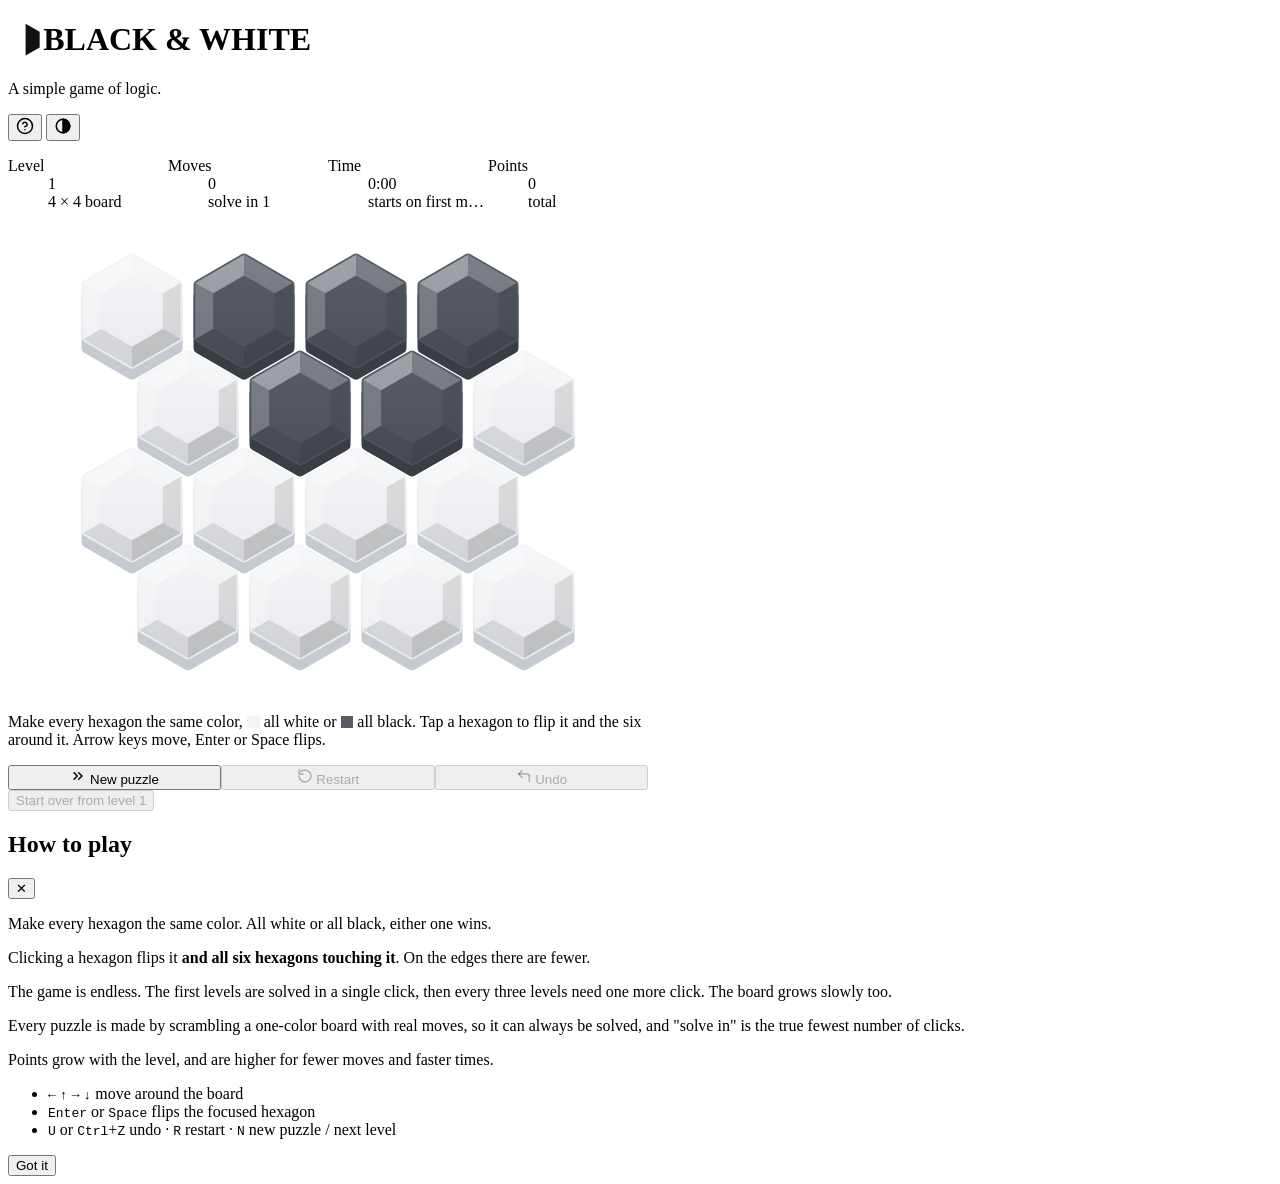
==== index.html @ 6b0bbc52 "Black & White: hexagonal flip puzzle with endless levels A Lights Out-style logic game on a hexagona" ====
<!doctype html>
<html lang="en">
<head>
    <meta charset="utf-8">
    <meta name="viewport" content="width=device-width, initial-scale=1, viewport-fit=cover">
    <title>Black &amp; White</title>
    <meta name="description" content="Black & White: a simple game of logic. Flip hexagons until the whole board is one color.">
    <link rel="icon" href="data:image/svg+xml,%3Csvg xmlns='http://www.w3.org/2000/svg' viewBox='0 0 20 20'%3E%3Cpolygon points='10,1 18,5.5 18,14.5 10,19 2,14.5 2,5.5' fill='%23fff' stroke='%23111' stroke-width='1.5'/%3E%3Cpolygon points='10,1 18,5.5 18,14.5 10,19' fill='%23111'/%3E%3C/svg%3E">
    <link rel="stylesheet" href="https://koraytugay.github.io/kt-styles/dist/kt.min.css">
    <link rel="stylesheet" href="styles.css">
    <script>
        // Apply the saved (or system) theme before first paint to avoid a flash.
        (function () {
            var theme = null;
            try { theme = localStorage.getItem('bw-theme'); } catch (e) { /* storage unavailable */ }
            if (!theme && window.matchMedia && window.matchMedia('(prefers-color-scheme: dark)').matches) theme = 'dark';
            if (theme === 'dark') document.documentElement.setAttribute('data-theme', 'dark');
        })();
    </script>
</head>
<body>
<div class="kt-container game-container">

    <header class="kt-split game-header">
        <div class="kt-page-header kt-page-header--left kt-m-0">
            <h1 class="kt-page-title game-title">
                <svg class="game-logo" viewBox="0 0 20 20" aria-hidden="true" focusable="false">
                    <polygon class="game-logo__light" points="10,1 18,5.5 18,14.5 10,19 2,14.5 2,5.5"/>
                    <polygon class="game-logo__dark" points="10,1 18,5.5 18,14.5 10,19"/>
                </svg>
                BLACK &amp; WHITE
            </h1>
            <p class="kt-page-subtitle">A simple game of logic.</p>
        </div>
        <div class="kt-cluster">
            <button type="button" class="kt-btn kt-btn--ghost kt-btn--icon kt-btn--lg" id="help-button" aria-label="How to play" aria-haspopup="dialog">
                <svg width="18" height="18" viewBox="0 0 24 24" fill="none" stroke="currentColor" stroke-width="2" stroke-linecap="round" stroke-linejoin="round" aria-hidden="true"><circle cx="12" cy="12" r="10"/><path d="M9.1 9a3 3 0 0 1 5.8 1c0 2-3 3-3 3"/><line x1="12" y1="17" x2="12.01" y2="17"/></svg>
            </button>
            <button type="button" class="kt-btn kt-btn--ghost kt-btn--icon kt-btn--lg" id="theme-button" aria-label="Switch to dark theme">
                <svg width="18" height="18" viewBox="0 0 24 24" fill="none" stroke="currentColor" stroke-width="2" stroke-linecap="round" stroke-linejoin="round" aria-hidden="true"><circle cx="12" cy="12" r="9"/><path d="M12 3a9 9 0 0 1 0 18z" fill="currentColor"/></svg>
            </button>
        </div>
    </header>

    <main class="kt-card game">
        <!-- Game information -->
        <section class="kt-card__header" aria-label="Game information">
            <dl class="game-stats">
                <div class="kt-stat kt-stat--inset">
                    <dt class="kt-stat__label">Level</dt>
                    <dd class="kt-stat__value" id="stat-level">1</dd>
                    <dd class="kt-stat__sub" id="stat-total">4 × 4 board</dd>
                </div>
                <div class="kt-stat kt-stat--inset">
                    <dt class="kt-stat__label">Moves</dt>
                    <dd class="kt-stat__value" id="stat-moves">0</dd>
                    <dd class="kt-stat__sub" id="stat-par">solve in –</dd>
                </div>
                <div class="kt-stat kt-stat--inset">
                    <dt class="kt-stat__label">Time</dt>
                    <dd class="kt-stat__value" id="stat-time">0:00</dd>
                    <dd class="kt-stat__sub" id="stat-timer-state">starts on first move</dd>
                </div>
                <div class="kt-stat kt-stat--inset">
                    <dt class="kt-stat__label">Points</dt>
                    <dd class="kt-stat__value" id="stat-points">0</dd>
                    <dd class="kt-stat__sub">total</dd>
                </div>
            </dl>
        </section>

        <!-- Game board -->
        <section class="kt-card__body game-board-wrap" aria-label="Board">
            <svg class="game-board" id="board" role="grid" aria-label="Puzzle board" aria-describedby="board-help" xmlns="http://www.w3.org/2000/svg"></svg>
            <div class="game-result" id="result" role="status" hidden>
                <div class="kt-alert kt-alert--success kt-alert--center">
                    <span class="kt-alert__title" id="result-title">Level solved</span>
                    <div class="kt-cluster game-result__chips">
                        <span class="kt-chip">Moves <strong id="result-moves">0</strong> <span class="kt-chip__meta" id="result-par"></span></span>
                        <span class="kt-chip">Time <strong id="result-time">0:00</strong></span>
                        <span class="kt-chip">Points <strong id="result-points">+0</strong></span>
                        <span class="kt-badge kt-badge--soft-success" id="result-perfect" hidden>Perfect</span>
                    </div>
                    <p class="kt-caption kt-mt-2" id="result-next"></p>
                </div>
            </div>
            <p class="kt-caption kt-align-center game-board-help" id="board-help">
                Make every hexagon the same color, <span class="game-swatch" aria-hidden="true"></span> all white or <span class="game-swatch game-swatch--black" aria-hidden="true"></span> all black.
                Tap a hexagon to flip it and the six around it.
                <span class="game-only-keyboard">Arrow keys move, Enter or Space flips.</span>
            </p>
        </section>

        <!-- Game controls -->
        <section class="kt-card__footer game-controls" aria-label="Game controls">
            <div class="kt-stack">
                <div class="game-actions">
                    <button type="button" class="kt-btn kt-btn--primary kt-btn--lg" id="new-game-button" aria-keyshortcuts="N">
                        <svg width="16" height="16" viewBox="0 0 24 24" fill="none" stroke="currentColor" stroke-width="2.2" stroke-linecap="round" stroke-linejoin="round" aria-hidden="true"><polyline points="13 17 18 12 13 7"/><polyline points="6 17 11 12 6 7"/></svg>
                        <span id="new-game-label">New puzzle</span>
                    </button>
                    <button type="button" class="kt-btn kt-btn--lg" id="restart-button" aria-keyshortcuts="R">
                        <svg width="16" height="16" viewBox="0 0 24 24" fill="none" stroke="currentColor" stroke-width="2.2" stroke-linecap="round" stroke-linejoin="round" aria-hidden="true"><path d="M3 12a9 9 0 1 0 3-6.7"/><polyline points="3 3 3 9 9 9"/></svg>
                        Restart
                    </button>
                    <button type="button" class="kt-btn kt-btn--lg" id="undo-button" aria-keyshortcuts="Control+Z Meta+Z U">
                        <svg width="16" height="16" viewBox="0 0 24 24" fill="none" stroke="currentColor" stroke-width="2.2" stroke-linecap="round" stroke-linejoin="round" aria-hidden="true"><polyline points="9 14 4 9 9 4"/><path d="M20 20v-7a4 4 0 0 0-4-4H4"/></svg>
                        Undo
                    </button>
                </div>
                <div class="kt-split game-settings">
                    <button type="button" class="kt-btn kt-btn--ghost kt-btn--lg" id="reset-button">Start over from level 1</button>
                </div>
            </div>
        </section>
    </main>

    <!-- Screen reader announcements -->
    <div class="game-sr-only" id="announcer" aria-live="polite" aria-atomic="true"></div>
</div>

<!-- How to play -->
<div class="kt-modal kt-modal--sm" id="help-modal" role="dialog" aria-modal="true" aria-labelledby="help-title" aria-hidden="true">
    <div class="kt-modal__dialog">
        <div class="kt-modal__header">
            <h2 class="kt-modal__title" id="help-title">How to play</h2>
            <button type="button" class="kt-btn kt-btn--ghost kt-btn--icon kt-modal__close" data-close-modal aria-label="Close">✕</button>
        </div>
        <div class="kt-modal__body kt-stack">
            <p>Make every hexagon the same color. All white or all black, either one wins.</p>
            <p>Clicking a hexagon flips it <strong>and all six hexagons touching it</strong>. On the edges there are fewer.</p>
            <p>The game is endless. The first levels are solved in a single click, then every three levels need one more click. The board grows slowly too.</p>
            <p>Every puzzle is made by scrambling a one-color board with real moves, so it can always be solved, and "solve in" is the true fewest number of clicks.</p>
            <p>Points grow with the level, and are higher for fewer moves and faster times.</p>
            <ul class="kt-list kt-text-secondary">
                <li><kbd>←</kbd> <kbd>↑</kbd> <kbd>→</kbd> <kbd>↓</kbd> move around the board</li>
                <li><kbd>Enter</kbd> or <kbd>Space</kbd> flips the focused hexagon</li>
                <li><kbd>U</kbd> or <kbd>Ctrl</kbd>+<kbd>Z</kbd> undo · <kbd>R</kbd> restart · <kbd>N</kbd> new puzzle / next level</li>
            </ul>
        </div>
        <div class="kt-modal__footer">
            <button type="button" class="kt-btn kt-btn--primary kt-btn--lg" data-close-modal>Got it</button>
        </div>
    </div>
</div>

<script src="game.js"></script>
</body>
</html>
---- styles.css ----
/* ==========================================================================
   Black & White — game-specific styles.
   Everything else comes from kt-styles. Layout glue uses kt tokens only.

   The one exception to "tokens only": the two cell colors. They are the
   game's pieces, not interface chrome, so they must stay literally black and
   white in both themes (kt's --kt-text / --kt-surface swap in dark mode).
   ========================================================================== */

:root {
    --game-white: #ffffff;
    --game-black: #111111;

    /* Pieces: a soft off-white and a slate gray (not pure white / black),
       each with a barely-there shading and a slightly darker edge */
    --piece-light-top: #f3f4f6;
    --piece-light-bottom: #e9ebee;
    --piece-light-edge: #c5c9d0;
    --piece-dark-top: #575c65;
    --piece-dark-bottom: #4d525a;
    --piece-dark-edge: #393d44;
    --game-flip-duration: 180ms;
}

/* ---------- Page layout ---------- */
.game-container {
    max-width: 640px;
}

.game-header {
    margin-bottom: var(--kt-space-3);
    flex-wrap: nowrap;
}
.game-header > .kt-cluster { flex-wrap: nowrap; flex: none; }

/* Icons inside buttons keep their size when the button is narrow */
.kt-btn svg { flex: none; }

.game-title {
    display: flex;
    align-items: center;
    gap: var(--kt-space-2);
    letter-spacing: var(--kt-tracking-caps);
}

.game-logo {
    width: 1.1em;
    height: 1.1em;
    flex: none;
}
.game-logo__dark  { fill: var(--game-black); stroke: var(--kt-text); stroke-width: 1.5; stroke-linejoin: round; }
.game-logo__light { fill: var(--game-white); stroke: var(--kt-text); stroke-width: 1.5; stroke-linejoin: round; }

/* ---------- Game information ---------- */
.game-stats {
    flex: 1 1 auto;
    display: grid;
    grid-template-columns: repeat(4, minmax(0, 1fr));
    gap: var(--kt-space-2);
}

.game-stats .kt-stat__sub {
    white-space: nowrap;
    overflow: hidden;
    text-overflow: ellipsis;
    max-width: 100%;
}

.game-swatch {
    display: inline-block;
    width: 0.8em;
    height: 0.8em;
    flex: none;
    border-radius: var(--kt-radius-sm);
    border: 1px solid var(--kt-border-strong);
    background: var(--game-white);
    transition: background-color var(--kt-transition);
}
.game-swatch { background: var(--piece-light-top); border-color: var(--piece-light-edge); }
.game-swatch.is-black,
.game-swatch--black { background: var(--piece-dark-top); border-color: var(--piece-dark-edge); }

.game-board-help .game-swatch { vertical-align: -0.1em; }

/* ---------- Board ----------
   An SVG tray of hexagonal pieces drawn by game.js. Each .game-cell is:
     .game-edge   the piece's thickness, a hexagon peeking out below the top
     .game-top    the top face (.game-face) and the flip-preview dot (.game-dot)
   ------------------------------------------------------------------------- */
.game-board-wrap {
    display: flex;
    flex-direction: column;
    align-items: center;
    gap: var(--kt-space-3);
}

.game-board {
    display: block;
    width: 100%;
    max-width: 600px;
    height: auto;
    max-height: max(280px, 100svh - 430px);
    padding: var(--kt-space-3);
    /* A neutral tray between the two piece colors, so neither looks like an empty slot */
    background: color-mix(in srgb, var(--kt-border) 85%, var(--kt-surface));
    border-radius: var(--kt-radius-xl);
    overflow: visible;
    touch-action: manipulation;
    user-select: none;
    -webkit-user-select: none;
}
:root[data-theme="dark"] .game-board {
    background: color-mix(in srgb, var(--kt-border) 60%, var(--kt-surface));
}

.game-stop--light-top    { stop-color: var(--piece-light-top); }
.game-stop--light-bottom { stop-color: var(--piece-light-bottom); }
.game-stop--dark-top     { stop-color: var(--piece-dark-top); }
.game-stop--dark-bottom  { stop-color: var(--piece-dark-bottom); }

.game-cell {
    cursor: pointer;
    outline: none;
    transform-box: fill-box;
    transform-origin: center;
    -webkit-tap-highlight-color: transparent;
}

/* Same-color strokes with round joins give the hexagons soft corners */
.game-face,
.game-edge {
    stroke-width: 1.6;
    stroke-linejoin: round;
    /* The color swaps at the midpoint of the flip, while the piece is edge-on */
    transition: fill 0s linear calc(var(--game-flip-duration) / 2),
                stroke 0s linear calc(var(--game-flip-duration) / 2);
}
.game-face { fill: url(#bw-face-light); stroke: url(#bw-face-light); }
.game-edge { fill: var(--piece-light-edge); stroke: var(--piece-light-edge); }
.game-cell.is-black .game-face { fill: url(#bw-face-dark); stroke: url(#bw-face-dark); }
.game-cell.is-black .game-edge { fill: var(--piece-dark-edge); stroke: var(--piece-dark-edge); }

/* Bevel: six sloped facets around the flat top, lit from the upper left.
   They are translucent white / black over the face, so they work on both colors. */
.game-facet { pointer-events: none; stroke: none; }
.game-facet--lit   { fill: var(--game-white); fill-opacity: calc(var(--facet) * 0.42); }
.game-facet--shade { fill: var(--game-black); fill-opacity: calc(var(--facet) * 0.2); }

/* Lift: the top face rises, showing more of the edge underneath */
.game-top {
    transition: transform 160ms cubic-bezier(0.34, 1.56, 0.64, 1);
}

/* Flip: the whole piece turns over like a coin.
   Two identical animations: alternating between them restarts it without a reflow. */
.game-cell.flip-a { animation: game-flip-a var(--game-flip-duration) ease-in-out; }
.game-cell.flip-b { animation: game-flip-b var(--game-flip-duration) ease-in-out; }
@keyframes game-flip-a { 50% { transform: scaleX(0.04); } }
@keyframes game-flip-b { 50% { transform: scaleX(0.04); } }

/* ---------- Preview (mouse hover, keyboard focus, finger down) ----------
   The pieces a click would flip rise together and show a small blue dot;
   the piece you are about to click rises the highest. */
.game-dot {
    fill: var(--kt-info);
    transform-box: fill-box;
    transform-origin: center;
    transform: scale(0);
    pointer-events: none;
    transition: transform 140ms ease;
}
.game-cell.is-preview .game-top        { transform: translateY(-1.4px); }
.game-cell.is-preview-center .game-top { transform: translateY(-2.6px); }
.game-cell.is-preview .game-dot,
.game-cell.is-preview-center .game-dot { transform: scale(1); }

/* Press: the piece is pushed down into the tray */
.game-cell:active .game-top,
.game-cell.is-preview-center:active .game-top {
    transform: translateY(0.9px);
    transition-duration: 60ms;
}

.game-cell:focus-visible { box-shadow: none; }

/* ---------- New level: pieces drop in from the middle outwards ---------- */
.game-board.is-entering .game-top {
    animation: game-enter 360ms cubic-bezier(0.34, 1.4, 0.64, 1) both;
    animation-delay: calc(var(--enter, 0) * 35ms);
}
.game-board.is-entering .game-edge {
    animation: game-enter-edge 360ms ease both;
    animation-delay: calc(var(--enter, 0) * 35ms);
}
@keyframes game-enter {
    from { transform: translateY(-6px); opacity: 0; }
}
@keyframes game-enter-edge {
    from { opacity: 0; }
}

/* ---------- Solved: the pieces hop in a wave from the winning move ---------- */
.game-board.is-solved .game-cell { cursor: default; }
.game-board.is-celebrating .game-top {
    animation: game-hop 420ms cubic-bezier(0.34, 1.4, 0.64, 1) both;
    animation-delay: calc(var(--wave, 0) * 45ms);
}
@keyframes game-hop {
    40% { transform: translateY(-3.5px); }
    100% { transform: none; }
}

/* ---------- Result line (replaces the caption under the board) ---------- */
.game-result {
    width: 100%;
    max-width: 600px;
    opacity: 0;
    transform: translateY(var(--kt-space-2));
    transition: opacity var(--kt-transition), transform var(--kt-transition);
}
.game-result.is-visible {
    opacity: 1;
    transform: none;
}
.game-result__chips {
    justify-content: center;
    margin-top: var(--kt-space-2);
}

/* ---------- Controls ---------- */
.game-controls {
    padding-top: var(--kt-space-4);
    padding-bottom: var(--kt-space-4);
}

.game-actions {
    display: grid;
    grid-template-columns: repeat(3, minmax(0, 1fr));
    gap: var(--kt-space-2);
}

.game-settings { justify-content: center; }

/* ---------- Helpers ---------- */
.game-sr-only {
    position: absolute;
    width: 1px;
    height: 1px;
    margin: -1px;
    padding: 0;
    overflow: hidden;
    clip: rect(0 0 0 0);
    white-space: nowrap;
    border: 0;
}

@media (hover: none) {
    .game-only-keyboard { display: none; }
}

/* ---------- Small screens ---------- */
@media (max-width: 520px) {
    .kt-page-header .game-title { font-size: var(--kt-fs-lg); white-space: nowrap; }
    .game-stats { grid-template-columns: repeat(2, minmax(0, 1fr)); }
    .game-board-wrap { padding-left: var(--kt-space-2); padding-right: var(--kt-space-2); }
    .game-board { padding: var(--kt-space-2); }
}

@media (prefers-reduced-motion: reduce) {
    .game-face,
    .game-edge { transition: fill var(--kt-transition-fast), stroke var(--kt-transition-fast); }
    .game-cell.flip-a,
    .game-cell.flip-b,
    .game-board.is-entering .game-top,
    .game-board.is-entering .game-edge,
    .game-board.is-celebrating .game-top { animation: none; }
    .game-top,
    .game-result { transition: none; }
}
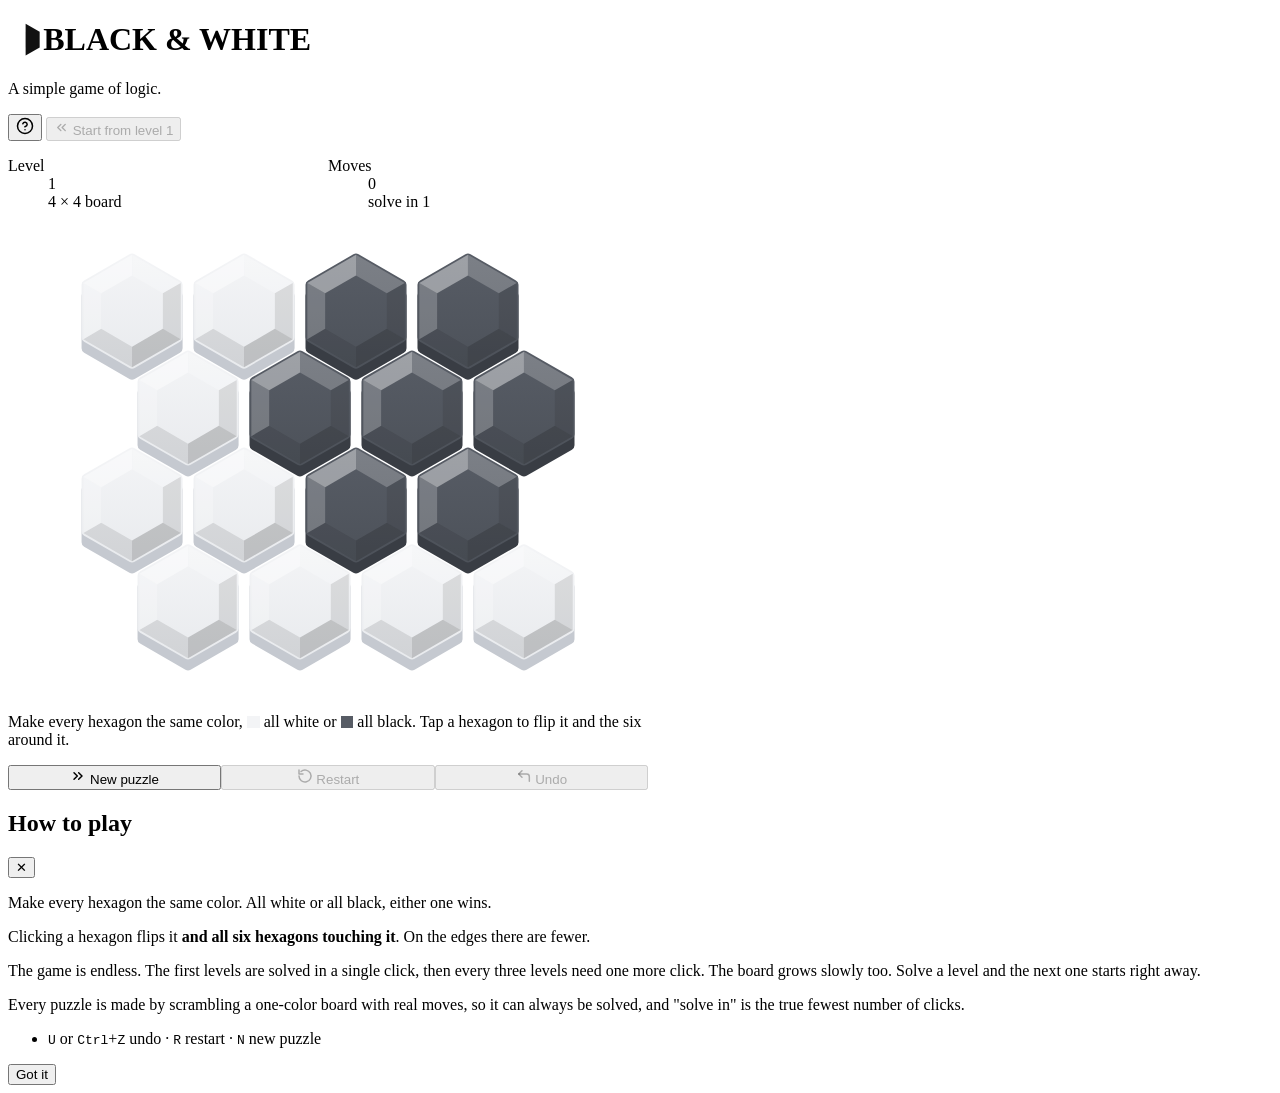
==== commit a607d49a: "Simplify the UI and move straight on to the next level - Solving a level now plays the hop wave and " ====
--- a/index.html
+++ b/index.html
@@ -9,13 +9,10 @@
     <link rel="stylesheet" href="https://koraytugay.github.io/kt-styles/dist/kt.min.css">
     <link rel="stylesheet" href="styles.css">
     <script>
-        // Apply the saved (or system) theme before first paint to avoid a flash.
-        (function () {
-            var theme = null;
-            try { theme = localStorage.getItem('bw-theme'); } catch (e) { /* storage unavailable */ }
-            if (!theme && window.matchMedia && window.matchMedia('(prefers-color-scheme: dark)').matches) theme = 'dark';
-            if (theme === 'dark') document.documentElement.setAttribute('data-theme', 'dark');
-        })();
+        // Follow the device's light / dark setting (set before first paint to avoid a flash).
+        if (window.matchMedia && window.matchMedia('(prefers-color-scheme: dark)').matches) {
+            document.documentElement.setAttribute('data-theme', 'dark');
+        }
     </script>
 </head>
 <body>
@@ -36,8 +33,9 @@
             <button type="button" class="kt-btn kt-btn--ghost kt-btn--icon kt-btn--lg" id="help-button" aria-label="How to play" aria-haspopup="dialog">
                 <svg width="18" height="18" viewBox="0 0 24 24" fill="none" stroke="currentColor" stroke-width="2" stroke-linecap="round" stroke-linejoin="round" aria-hidden="true"><circle cx="12" cy="12" r="10"/><path d="M9.1 9a3 3 0 0 1 5.8 1c0 2-3 3-3 3"/><line x1="12" y1="17" x2="12.01" y2="17"/></svg>
             </button>
-            <button type="button" class="kt-btn kt-btn--ghost kt-btn--icon kt-btn--lg" id="theme-button" aria-label="Switch to dark theme">
-                <svg width="18" height="18" viewBox="0 0 24 24" fill="none" stroke="currentColor" stroke-width="2" stroke-linecap="round" stroke-linejoin="round" aria-hidden="true"><circle cx="12" cy="12" r="9"/><path d="M12 3a9 9 0 0 1 0 18z" fill="currentColor"/></svg>
+            <button type="button" class="kt-btn" id="reset-button" aria-label="Start from level 1" title="Start from level 1">
+                <svg width="15" height="15" viewBox="0 0 24 24" fill="none" stroke="currentColor" stroke-width="2.2" stroke-linecap="round" stroke-linejoin="round" aria-hidden="true"><polyline points="11 17 6 12 11 7"/><polyline points="18 17 13 12 18 7"/></svg>
+                <span>Start from level 1</span>
             </button>
         </div>
     </header>
@@ -56,38 +54,15 @@
                     <dd class="kt-stat__value" id="stat-moves">0</dd>
                     <dd class="kt-stat__sub" id="stat-par">solve in –</dd>
                 </div>
-                <div class="kt-stat kt-stat--inset">
-                    <dt class="kt-stat__label">Time</dt>
-                    <dd class="kt-stat__value" id="stat-time">0:00</dd>
-                    <dd class="kt-stat__sub" id="stat-timer-state">starts on first move</dd>
-                </div>
-                <div class="kt-stat kt-stat--inset">
-                    <dt class="kt-stat__label">Points</dt>
-                    <dd class="kt-stat__value" id="stat-points">0</dd>
-                    <dd class="kt-stat__sub">total</dd>
-                </div>
             </dl>
         </section>
 
         <!-- Game board -->
         <section class="kt-card__body game-board-wrap" aria-label="Board">
             <svg class="game-board" id="board" role="grid" aria-label="Puzzle board" aria-describedby="board-help" xmlns="http://www.w3.org/2000/svg"></svg>
-            <div class="game-result" id="result" role="status" hidden>
-                <div class="kt-alert kt-alert--success kt-alert--center">
-                    <span class="kt-alert__title" id="result-title">Level solved</span>
-                    <div class="kt-cluster game-result__chips">
-                        <span class="kt-chip">Moves <strong id="result-moves">0</strong> <span class="kt-chip__meta" id="result-par"></span></span>
-                        <span class="kt-chip">Time <strong id="result-time">0:00</strong></span>
-                        <span class="kt-chip">Points <strong id="result-points">+0</strong></span>
-                        <span class="kt-badge kt-badge--soft-success" id="result-perfect" hidden>Perfect</span>
-                    </div>
-                    <p class="kt-caption kt-mt-2" id="result-next"></p>
-                </div>
-            </div>
             <p class="kt-caption kt-align-center game-board-help" id="board-help">
                 Make every hexagon the same color, <span class="game-swatch" aria-hidden="true"></span> all white or <span class="game-swatch game-swatch--black" aria-hidden="true"></span> all black.
                 Tap a hexagon to flip it and the six around it.
-                <span class="game-only-keyboard">Arrow keys move, Enter or Space flips.</span>
             </p>
         </section>
 
@@ -97,7 +72,7 @@
                 <div class="game-actions">
                     <button type="button" class="kt-btn kt-btn--primary kt-btn--lg" id="new-game-button" aria-keyshortcuts="N">
                         <svg width="16" height="16" viewBox="0 0 24 24" fill="none" stroke="currentColor" stroke-width="2.2" stroke-linecap="round" stroke-linejoin="round" aria-hidden="true"><polyline points="13 17 18 12 13 7"/><polyline points="6 17 11 12 6 7"/></svg>
-                        <span id="new-game-label">New puzzle</span>
+                        New puzzle
                     </button>
                     <button type="button" class="kt-btn kt-btn--lg" id="restart-button" aria-keyshortcuts="R">
                         <svg width="16" height="16" viewBox="0 0 24 24" fill="none" stroke="currentColor" stroke-width="2.2" stroke-linecap="round" stroke-linejoin="round" aria-hidden="true"><path d="M3 12a9 9 0 1 0 3-6.7"/><polyline points="3 3 3 9 9 9"/></svg>
@@ -107,9 +82,6 @@
                         <svg width="16" height="16" viewBox="0 0 24 24" fill="none" stroke="currentColor" stroke-width="2.2" stroke-linecap="round" stroke-linejoin="round" aria-hidden="true"><polyline points="9 14 4 9 9 4"/><path d="M20 20v-7a4 4 0 0 0-4-4H4"/></svg>
                         Undo
                     </button>
-                </div>
-                <div class="kt-split game-settings">
-                    <button type="button" class="kt-btn kt-btn--ghost kt-btn--lg" id="reset-button">Start over from level 1</button>
                 </div>
             </div>
         </section>
@@ -129,13 +101,10 @@
         <div class="kt-modal__body kt-stack">
             <p>Make every hexagon the same color. All white or all black, either one wins.</p>
             <p>Clicking a hexagon flips it <strong>and all six hexagons touching it</strong>. On the edges there are fewer.</p>
-            <p>The game is endless. The first levels are solved in a single click, then every three levels need one more click. The board grows slowly too.</p>
+            <p>The game is endless. The first levels are solved in a single click, then every three levels need one more click. The board grows slowly too. Solve a level and the next one starts right away.</p>
             <p>Every puzzle is made by scrambling a one-color board with real moves, so it can always be solved, and "solve in" is the true fewest number of clicks.</p>
-            <p>Points grow with the level, and are higher for fewer moves and faster times.</p>
             <ul class="kt-list kt-text-secondary">
-                <li><kbd>←</kbd> <kbd>↑</kbd> <kbd>→</kbd> <kbd>↓</kbd> move around the board</li>
-                <li><kbd>Enter</kbd> or <kbd>Space</kbd> flips the focused hexagon</li>
-                <li><kbd>U</kbd> or <kbd>Ctrl</kbd>+<kbd>Z</kbd> undo · <kbd>R</kbd> restart · <kbd>N</kbd> new puzzle / next level</li>
+                <li><kbd>U</kbd> or <kbd>Ctrl</kbd>+<kbd>Z</kbd> undo · <kbd>R</kbd> restart · <kbd>N</kbd> new puzzle</li>
             </ul>
         </div>
         <div class="kt-modal__footer">
--- a/styles.css
+++ b/styles.css
@@ -55,7 +55,7 @@
 .game-stats {
     flex: 1 1 auto;
     display: grid;
-    grid-template-columns: repeat(4, minmax(0, 1fr));
+    grid-template-columns: repeat(2, minmax(0, 1fr));
     gap: var(--kt-space-2);
 }
 
@@ -210,23 +210,6 @@
     100% { transform: none; }
 }
 
-/* ---------- Result line (replaces the caption under the board) ---------- */
-.game-result {
-    width: 100%;
-    max-width: 600px;
-    opacity: 0;
-    transform: translateY(var(--kt-space-2));
-    transition: opacity var(--kt-transition), transform var(--kt-transition);
-}
-.game-result.is-visible {
-    opacity: 1;
-    transform: none;
-}
-.game-result__chips {
-    justify-content: center;
-    margin-top: var(--kt-space-2);
-}
-
 /* ---------- Controls ---------- */
 .game-controls {
     padding-top: var(--kt-space-4);
@@ -239,7 +222,7 @@
     gap: var(--kt-space-2);
 }
 
-.game-settings { justify-content: center; }
+
 
 /* ---------- Helpers ---------- */
 .game-sr-only {
@@ -254,16 +237,20 @@
     border: 0;
 }
 
-@media (hover: none) {
-    .game-only-keyboard { display: none; }
-}
 
 /* ---------- Small screens ---------- */
 @media (max-width: 520px) {
     .kt-page-header .game-title { font-size: var(--kt-fs-lg); white-space: nowrap; }
-    .game-stats { grid-template-columns: repeat(2, minmax(0, 1fr)); }
+    #reset-button > span { display: none; }   /* icon only; the button keeps its aria-label */
+    #reset-button { width: var(--kt-control-h); padding: 0; }
     .game-board-wrap { padding-left: var(--kt-space-2); padding-right: var(--kt-space-2); }
     .game-board { padding: var(--kt-space-2); }
+}
+
+/* Very narrow phones: the three action buttons drop their icons so the labels fit */
+@media (max-width: 380px) {
+    .game-actions .kt-btn { padding: 0 var(--kt-space-2); }
+    .game-actions .kt-btn svg { display: none; }
 }
 
 @media (prefers-reduced-motion: reduce) {
@@ -274,6 +261,5 @@
     .game-board.is-entering .game-top,
     .game-board.is-entering .game-edge,
     .game-board.is-celebrating .game-top { animation: none; }
-    .game-top,
-    .game-result { transition: none; }
-}
+    .game-top { transition: none; }
+}
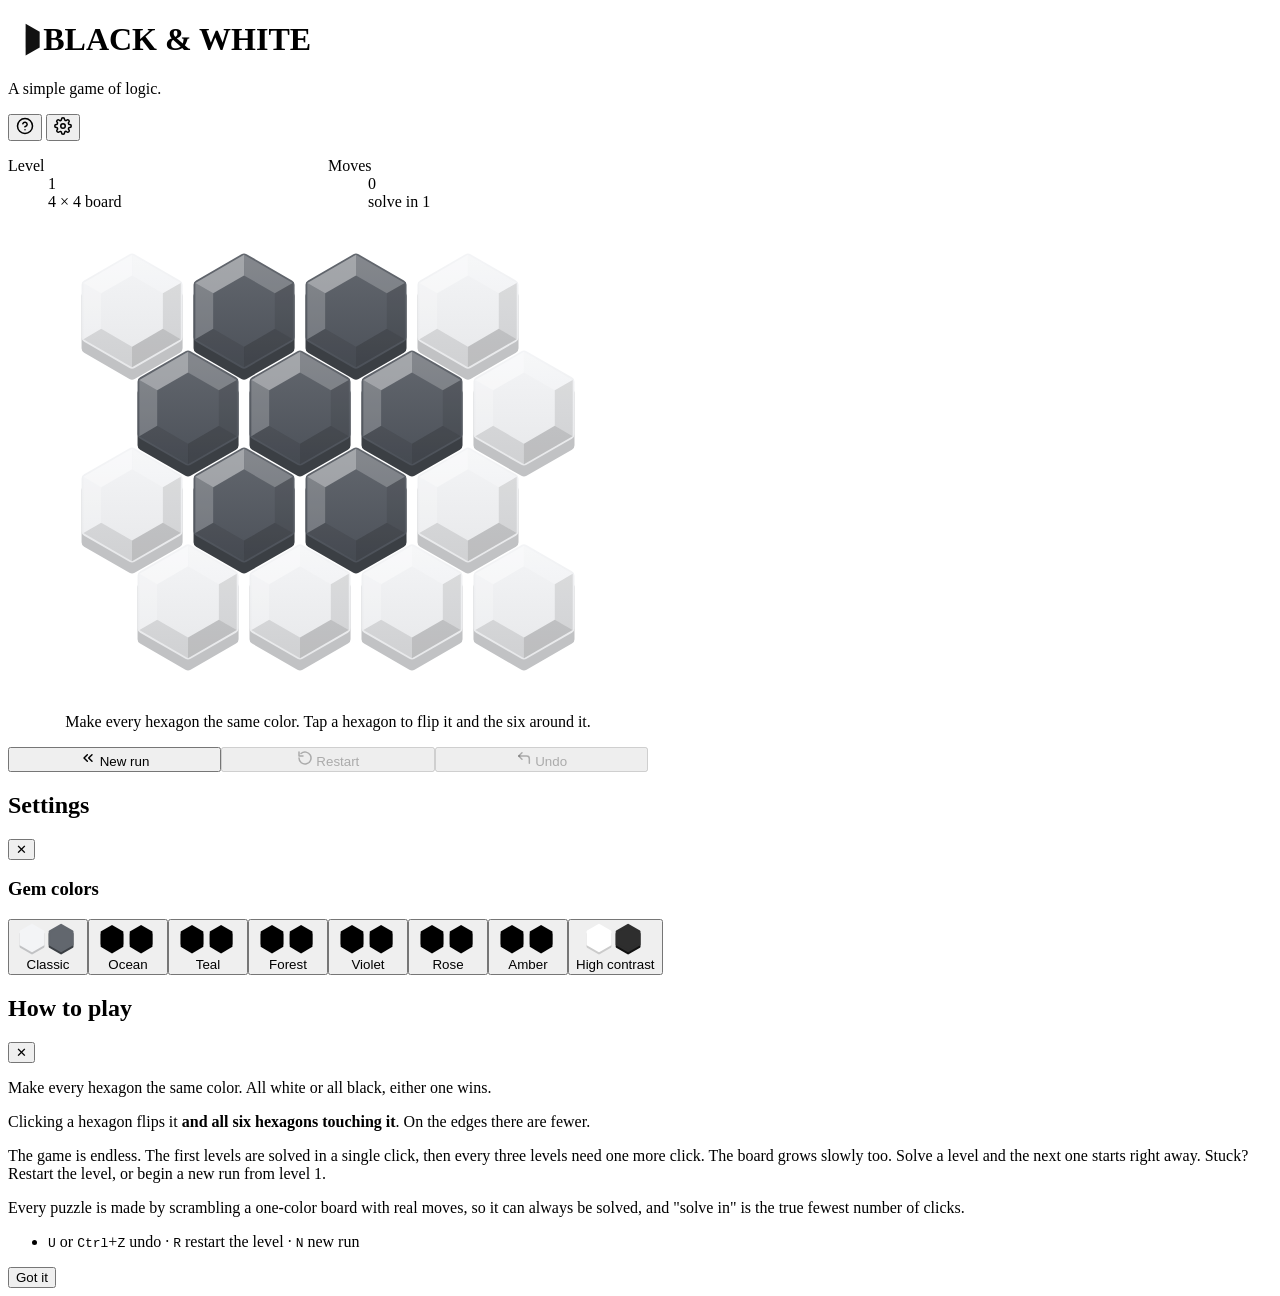
==== commit b7bd0ab1: "New run, gem color schemes in Settings, simpler caption - "New puzzle" is now "New run": it always s" ====
--- a/index.html
+++ b/index.html
@@ -9,10 +9,15 @@
     <link rel="stylesheet" href="https://koraytugay.github.io/kt-styles/dist/kt.min.css">
     <link rel="stylesheet" href="styles.css">
     <script>
-        // Follow the device's light / dark setting (set before first paint to avoid a flash).
+        // Before first paint (avoids a flash): follow the device's light / dark setting,
+        // and apply the saved gem color scheme.
         if (window.matchMedia && window.matchMedia('(prefers-color-scheme: dark)').matches) {
             document.documentElement.setAttribute('data-theme', 'dark');
         }
+        try {
+            var gems = localStorage.getItem('bw-gems');
+            if (gems && /^[a-z-]+$/.test(gems)) document.documentElement.setAttribute('data-gems', gems);
+        } catch (e) { /* storage unavailable */ }
     </script>
 </head>
 <body>
@@ -33,9 +38,8 @@
             <button type="button" class="kt-btn kt-btn--ghost kt-btn--icon kt-btn--lg" id="help-button" aria-label="How to play" aria-haspopup="dialog">
                 <svg width="18" height="18" viewBox="0 0 24 24" fill="none" stroke="currentColor" stroke-width="2" stroke-linecap="round" stroke-linejoin="round" aria-hidden="true"><circle cx="12" cy="12" r="10"/><path d="M9.1 9a3 3 0 0 1 5.8 1c0 2-3 3-3 3"/><line x1="12" y1="17" x2="12.01" y2="17"/></svg>
             </button>
-            <button type="button" class="kt-btn" id="reset-button" aria-label="Start from level 1" title="Start from level 1">
-                <svg width="15" height="15" viewBox="0 0 24 24" fill="none" stroke="currentColor" stroke-width="2.2" stroke-linecap="round" stroke-linejoin="round" aria-hidden="true"><polyline points="11 17 6 12 11 7"/><polyline points="18 17 13 12 18 7"/></svg>
-                <span>Start from level 1</span>
+            <button type="button" class="kt-btn kt-btn--ghost kt-btn--icon kt-btn--lg" id="settings-button" aria-label="Settings" aria-haspopup="dialog">
+                <svg width="18" height="18" viewBox="0 0 24 24" fill="none" stroke="currentColor" stroke-width="2" stroke-linecap="round" stroke-linejoin="round" aria-hidden="true"><circle cx="12" cy="12" r="3"/><path d="M19.4 15a1.65 1.65 0 0 0 .33 1.82l.06.06a2 2 0 1 1-2.83 2.83l-.06-.06a1.65 1.65 0 0 0-1.82-.33 1.65 1.65 0 0 0-1 1.51V21a2 2 0 1 1-4 0v-.09A1.65 1.65 0 0 0 9 19.4a1.65 1.65 0 0 0-1.82.33l-.06.06a2 2 0 1 1-2.83-2.83l.06-.06a1.65 1.65 0 0 0 .33-1.82 1.65 1.65 0 0 0-1.51-1H3a2 2 0 1 1 0-4h.09A1.65 1.65 0 0 0 4.6 9a1.65 1.65 0 0 0-.33-1.82l-.06-.06a2 2 0 1 1 2.83-2.83l.06.06a1.65 1.65 0 0 0 1.82.33H9a1.65 1.65 0 0 0 1-1.51V3a2 2 0 1 1 4 0v.09a1.65 1.65 0 0 0 1 1.51 1.65 1.65 0 0 0 1.82-.33l.06-.06a2 2 0 1 1 2.83 2.83l-.06.06a1.65 1.65 0 0 0-.33 1.82V9a1.65 1.65 0 0 0 1.51 1H21a2 2 0 1 1 0 4h-.09a1.65 1.65 0 0 0-1.51 1z"/></svg>
             </button>
         </div>
     </header>
@@ -61,8 +65,7 @@
         <section class="kt-card__body game-board-wrap" aria-label="Board">
             <svg class="game-board" id="board" role="grid" aria-label="Puzzle board" aria-describedby="board-help" xmlns="http://www.w3.org/2000/svg"></svg>
             <p class="kt-caption kt-align-center game-board-help" id="board-help">
-                Make every hexagon the same color, <span class="game-swatch" aria-hidden="true"></span> all white or <span class="game-swatch game-swatch--black" aria-hidden="true"></span> all black.
-                Tap a hexagon to flip it and the six around it.
+                Make every hexagon the same color. Tap a hexagon to flip it and the six around it.
             </p>
         </section>
 
@@ -71,8 +74,8 @@
             <div class="kt-stack">
                 <div class="game-actions">
                     <button type="button" class="kt-btn kt-btn--primary kt-btn--lg" id="new-game-button" aria-keyshortcuts="N">
-                        <svg width="16" height="16" viewBox="0 0 24 24" fill="none" stroke="currentColor" stroke-width="2.2" stroke-linecap="round" stroke-linejoin="round" aria-hidden="true"><polyline points="13 17 18 12 13 7"/><polyline points="6 17 11 12 6 7"/></svg>
-                        New puzzle
+                        <svg width="16" height="16" viewBox="0 0 24 24" fill="none" stroke="currentColor" stroke-width="2.2" stroke-linecap="round" stroke-linejoin="round" aria-hidden="true"><polyline points="11 17 6 12 11 7"/><polyline points="18 17 13 12 18 7"/></svg>
+                        New run
                     </button>
                     <button type="button" class="kt-btn kt-btn--lg" id="restart-button" aria-keyshortcuts="R">
                         <svg width="16" height="16" viewBox="0 0 24 24" fill="none" stroke="currentColor" stroke-width="2.2" stroke-linecap="round" stroke-linejoin="round" aria-hidden="true"><path d="M3 12a9 9 0 1 0 3-6.7"/><polyline points="3 3 3 9 9 9"/></svg>
@@ -91,6 +94,20 @@
     <div class="game-sr-only" id="announcer" aria-live="polite" aria-atomic="true"></div>
 </div>
 
+<!-- Settings -->
+<div class="kt-modal kt-modal--sm" id="settings-modal" role="dialog" aria-modal="true" aria-labelledby="settings-title" aria-hidden="true">
+    <div class="kt-modal__dialog">
+        <div class="kt-modal__header">
+            <h2 class="kt-modal__title" id="settings-title">Settings</h2>
+            <button type="button" class="kt-btn kt-btn--ghost kt-btn--icon kt-modal__close" data-close-modal aria-label="Close">✕</button>
+        </div>
+        <div class="kt-modal__body kt-stack">
+            <h3 class="kt-eyebrow" id="gem-colors-label">Gem colors</h3>
+            <div class="kt-grid kt-grid--2 game-schemes" role="group" aria-labelledby="gem-colors-label" id="scheme-list" style="--kt-grid-gap: var(--kt-space-2)"></div>
+        </div>
+    </div>
+</div>
+
 <!-- How to play -->
 <div class="kt-modal kt-modal--sm" id="help-modal" role="dialog" aria-modal="true" aria-labelledby="help-title" aria-hidden="true">
     <div class="kt-modal__dialog">
@@ -101,10 +118,10 @@
         <div class="kt-modal__body kt-stack">
             <p>Make every hexagon the same color. All white or all black, either one wins.</p>
             <p>Clicking a hexagon flips it <strong>and all six hexagons touching it</strong>. On the edges there are fewer.</p>
-            <p>The game is endless. The first levels are solved in a single click, then every three levels need one more click. The board grows slowly too. Solve a level and the next one starts right away.</p>
+            <p>The game is endless. The first levels are solved in a single click, then every three levels need one more click. The board grows slowly too. Solve a level and the next one starts right away. Stuck? Restart the level, or begin a new run from level 1.</p>
             <p>Every puzzle is made by scrambling a one-color board with real moves, so it can always be solved, and "solve in" is the true fewest number of clicks.</p>
             <ul class="kt-list kt-text-secondary">
-                <li><kbd>U</kbd> or <kbd>Ctrl</kbd>+<kbd>Z</kbd> undo · <kbd>R</kbd> restart · <kbd>N</kbd> new puzzle</li>
+                <li><kbd>U</kbd> or <kbd>Ctrl</kbd>+<kbd>Z</kbd> undo · <kbd>R</kbd> restart the level · <kbd>N</kbd> new run</li>
             </ul>
         </div>
         <div class="kt-modal__footer">
--- a/styles.css
+++ b/styles.css
@@ -2,25 +2,57 @@
    Black & White — game-specific styles.
    Everything else comes from kt-styles. Layout glue uses kt tokens only.
 
-   The one exception to "tokens only": the two cell colors. They are the
-   game's pieces, not interface chrome, so they must stay literally black and
-   white in both themes (kt's --kt-text / --kt-surface swap in dark mode).
+   The exception to "tokens only" is the gems: they are the game's pieces,
+   not interface chrome, so their colors come from the schemes below and stay
+   the same in light and dark mode (kt's --kt-text / --kt-surface swap).
    ========================================================================== */
 
 :root {
     --game-white: #ffffff;
     --game-black: #111111;
-
-    /* Pieces: a soft off-white and a slate gray (not pure white / black),
-       each with a barely-there shading and a slightly darker edge */
-    --piece-light-top: #f3f4f6;
-    --piece-light-bottom: #e9ebee;
-    --piece-light-edge: #c5c9d0;
-    --piece-dark-top: #575c65;
-    --piece-dark-bottom: #4d525a;
-    --piece-dark-edge: #393d44;
     --game-flip-duration: 180ms;
 }
+
+/* ---------- Gem color schemes ----------
+   A scheme only sets two base colors; every gem shade is derived from them.
+   Chosen in Settings and stored on <html data-gems="…">. The preview gems in the
+   Settings dialog carry their own data-gems, so the shades are worked out per element.
+   Built from kt-styles color tokens where possible. */
+:root,
+[data-gems] {
+    --piece-light-top: var(--gem-light);
+    --piece-light-bottom: color-mix(in srgb, var(--gem-light) 95%, var(--game-black));
+    --piece-light-edge: color-mix(in srgb, var(--gem-light) 78%, var(--game-black));
+    --piece-dark-top: color-mix(in srgb, var(--gem-dark) 88%, var(--game-white));
+    --piece-dark-bottom: var(--gem-dark);
+    --piece-dark-edge: color-mix(in srgb, var(--gem-dark) 70%, var(--game-black));
+}
+:root,
+[data-gems="classic"]  { --gem-dark: #4d525a; --gem-light: #f3f4f6; }   /* slate & porcelain */
+[data-gems="ocean"]    { --gem-dark: color-mix(in srgb, var(--kt-blue) 55%, var(--game-black));   --gem-light: color-mix(in srgb, var(--kt-blue) 14%, var(--game-white)); }
+[data-gems="teal"]     { --gem-dark: color-mix(in srgb, var(--kt-teal) 80%, var(--game-black));   --gem-light: color-mix(in srgb, var(--kt-teal) 13%, var(--game-white)); }
+[data-gems="forest"]   { --gem-dark: color-mix(in srgb, var(--kt-green) 55%, var(--game-black));  --gem-light: color-mix(in srgb, var(--kt-green) 15%, var(--game-white)); }
+[data-gems="violet"]   { --gem-dark: color-mix(in srgb, var(--kt-purple) 65%, var(--game-black)); --gem-light: color-mix(in srgb, var(--kt-purple) 12%, var(--game-white)); }
+[data-gems="rose"]     { --gem-dark: color-mix(in srgb, var(--kt-pink) 62%, var(--game-black));   --gem-light: color-mix(in srgb, var(--kt-pink) 11%, var(--game-white)); }
+[data-gems="amber"]    { --gem-dark: color-mix(in srgb, var(--kt-orange) 48%, var(--game-black)); --gem-light: color-mix(in srgb, var(--kt-gold) 20%, var(--game-white)); }
+[data-gems="contrast"] { --gem-dark: var(--game-black); --gem-light: var(--game-white); }
+
+/* Scheme picker cards (Settings) */
+.game-scheme {
+    display: flex;
+    flex-direction: column;
+    align-items: center;
+    gap: var(--kt-space-2);
+    padding-right: var(--kt-space-8);   /* room for the card's check mark */
+}
+.game-scheme__preview { width: 64px; height: auto; }
+.game-scheme__top,
+.game-scheme__edge { stroke-width: 1.5; stroke-linejoin: round; }
+.game-scheme__top--light  { fill: var(--piece-light-top);  stroke: var(--piece-light-top); }
+.game-scheme__edge--light { fill: var(--piece-light-edge); stroke: var(--piece-light-edge); }
+.game-scheme__top--dark   { fill: var(--piece-dark-top);   stroke: var(--piece-dark-top); }
+.game-scheme__edge--dark  { fill: var(--piece-dark-edge);  stroke: var(--piece-dark-edge); }
+.game-scheme__name { font-weight: var(--kt-weight-bold); }
 
 /* ---------- Page layout ---------- */
 .game-container {
@@ -66,26 +98,11 @@
     max-width: 100%;
 }
 
-.game-swatch {
-    display: inline-block;
-    width: 0.8em;
-    height: 0.8em;
-    flex: none;
-    border-radius: var(--kt-radius-sm);
-    border: 1px solid var(--kt-border-strong);
-    background: var(--game-white);
-    transition: background-color var(--kt-transition);
-}
-.game-swatch { background: var(--piece-light-top); border-color: var(--piece-light-edge); }
-.game-swatch.is-black,
-.game-swatch--black { background: var(--piece-dark-top); border-color: var(--piece-dark-edge); }
-
-.game-board-help .game-swatch { vertical-align: -0.1em; }
 
 /* ---------- Board ----------
    An SVG tray of hexagonal pieces drawn by game.js. Each .game-cell is:
      .game-edge   the piece's thickness, a hexagon peeking out below the top
-     .game-top    the top face (.game-face) and the flip-preview dot (.game-dot)
+     .game-top    the bevelled top face (.game-face + .game-facet)
    ------------------------------------------------------------------------- */
 .game-board-wrap {
     display: flex;
@@ -159,20 +176,10 @@
 @keyframes game-flip-b { 50% { transform: scaleX(0.04); } }
 
 /* ---------- Preview (mouse hover, keyboard focus, finger down) ----------
-   The pieces a click would flip rise together and show a small blue dot;
+   The pieces a click would flip rise together;
    the piece you are about to click rises the highest. */
-.game-dot {
-    fill: var(--kt-info);
-    transform-box: fill-box;
-    transform-origin: center;
-    transform: scale(0);
-    pointer-events: none;
-    transition: transform 140ms ease;
-}
 .game-cell.is-preview .game-top        { transform: translateY(-1.4px); }
 .game-cell.is-preview-center .game-top { transform: translateY(-2.6px); }
-.game-cell.is-preview .game-dot,
-.game-cell.is-preview-center .game-dot { transform: scale(1); }
 
 /* Press: the piece is pushed down into the tray */
 .game-cell:active .game-top,
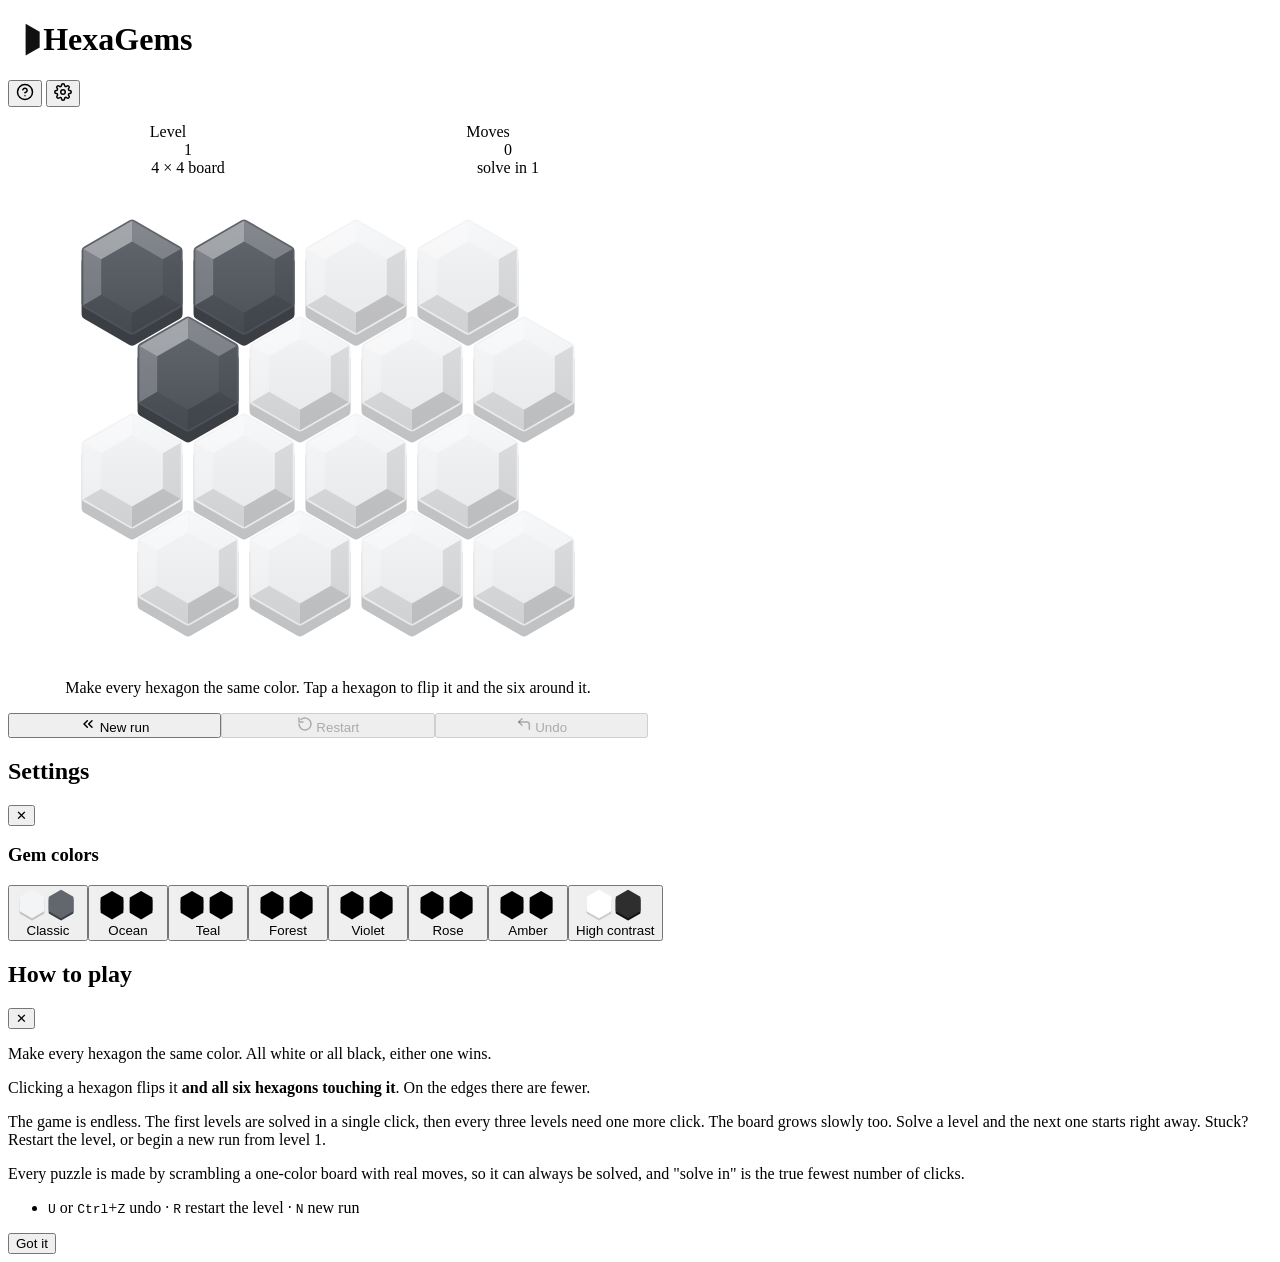
==== commit 555515e4: "Rename to HexaGems, no small text, centered stats - The game is called HexaGems; the "A simple game " ====
--- a/index.html
+++ b/index.html
@@ -3,8 +3,8 @@
 <head>
     <meta charset="utf-8">
     <meta name="viewport" content="width=device-width, initial-scale=1, viewport-fit=cover">
-    <title>Black &amp; White</title>
-    <meta name="description" content="Black & White: a simple game of logic. Flip hexagons until the whole board is one color.">
+    <title>HexaGems</title>
+    <meta name="description" content="HexaGems: flip hexagonal gems until the whole board is one color.">
     <link rel="icon" href="data:image/svg+xml,%3Csvg xmlns='http://www.w3.org/2000/svg' viewBox='0 0 20 20'%3E%3Cpolygon points='10,1 18,5.5 18,14.5 10,19 2,14.5 2,5.5' fill='%23fff' stroke='%23111' stroke-width='1.5'/%3E%3Cpolygon points='10,1 18,5.5 18,14.5 10,19' fill='%23111'/%3E%3C/svg%3E">
     <link rel="stylesheet" href="https://koraytugay.github.io/kt-styles/dist/kt.min.css">
     <link rel="stylesheet" href="styles.css">
@@ -30,9 +30,8 @@
                     <polygon class="game-logo__light" points="10,1 18,5.5 18,14.5 10,19 2,14.5 2,5.5"/>
                     <polygon class="game-logo__dark" points="10,1 18,5.5 18,14.5 10,19"/>
                 </svg>
-                BLACK &amp; WHITE
+                HexaGems
             </h1>
-            <p class="kt-page-subtitle">A simple game of logic.</p>
         </div>
         <div class="kt-cluster">
             <button type="button" class="kt-btn kt-btn--ghost kt-btn--icon kt-btn--lg" id="help-button" aria-label="How to play" aria-haspopup="dialog">
@@ -49,14 +48,14 @@
         <section class="kt-card__header" aria-label="Game information">
             <dl class="game-stats">
                 <div class="kt-stat kt-stat--inset">
-                    <dt class="kt-stat__label">Level</dt>
+                    <dt class="kt-stat__label kt-fs-base">Level</dt>
                     <dd class="kt-stat__value" id="stat-level">1</dd>
-                    <dd class="kt-stat__sub" id="stat-total">4 × 4 board</dd>
+                    <dd class="kt-stat__sub kt-fs-base" id="stat-total">4 × 4 board</dd>
                 </div>
                 <div class="kt-stat kt-stat--inset">
-                    <dt class="kt-stat__label">Moves</dt>
+                    <dt class="kt-stat__label kt-fs-base">Moves</dt>
                     <dd class="kt-stat__value" id="stat-moves">0</dd>
-                    <dd class="kt-stat__sub" id="stat-par">solve in –</dd>
+                    <dd class="kt-stat__sub kt-fs-base" id="stat-par">solve in –</dd>
                 </div>
             </dl>
         </section>
@@ -64,7 +63,7 @@
         <!-- Game board -->
         <section class="kt-card__body game-board-wrap" aria-label="Board">
             <svg class="game-board" id="board" role="grid" aria-label="Puzzle board" aria-describedby="board-help" xmlns="http://www.w3.org/2000/svg"></svg>
-            <p class="kt-caption kt-align-center game-board-help" id="board-help">
+            <p class="kt-caption kt-fs-base kt-align-center game-board-help" id="board-help">
                 Make every hexagon the same color. Tap a hexagon to flip it and the six around it.
             </p>
         </section>
@@ -102,7 +101,7 @@
             <button type="button" class="kt-btn kt-btn--ghost kt-btn--icon kt-modal__close" data-close-modal aria-label="Close">✕</button>
         </div>
         <div class="kt-modal__body kt-stack">
-            <h3 class="kt-eyebrow" id="gem-colors-label">Gem colors</h3>
+            <h3 class="kt-eyebrow kt-fs-base" id="gem-colors-label">Gem colors</h3>
             <div class="kt-grid kt-grid--2 game-schemes" role="group" aria-labelledby="gem-colors-label" id="scheme-list" style="--kt-grid-gap: var(--kt-space-2)"></div>
         </div>
     </div>
--- a/styles.css
+++ b/styles.css
@@ -1,5 +1,5 @@
 /* ==========================================================================
-   Black & White — game-specific styles.
+   HexaGems — game-specific styles.
    Everything else comes from kt-styles. Layout glue uses kt tokens only.
 
    The exception to "tokens only" is the gems: they are the game's pieces,
@@ -90,6 +90,12 @@
     grid-template-columns: repeat(2, minmax(0, 1fr));
     gap: var(--kt-space-2);
 }
+
+/* Keyboard keys in How to play: body size like all other text */
+#help-modal kbd { font-size: var(--kt-fs-base); }
+
+/* Level / Moves tiles: centered */
+.game-stats .kt-stat { align-items: center; text-align: center; }
 
 .game-stats .kt-stat__sub {
     white-space: nowrap;
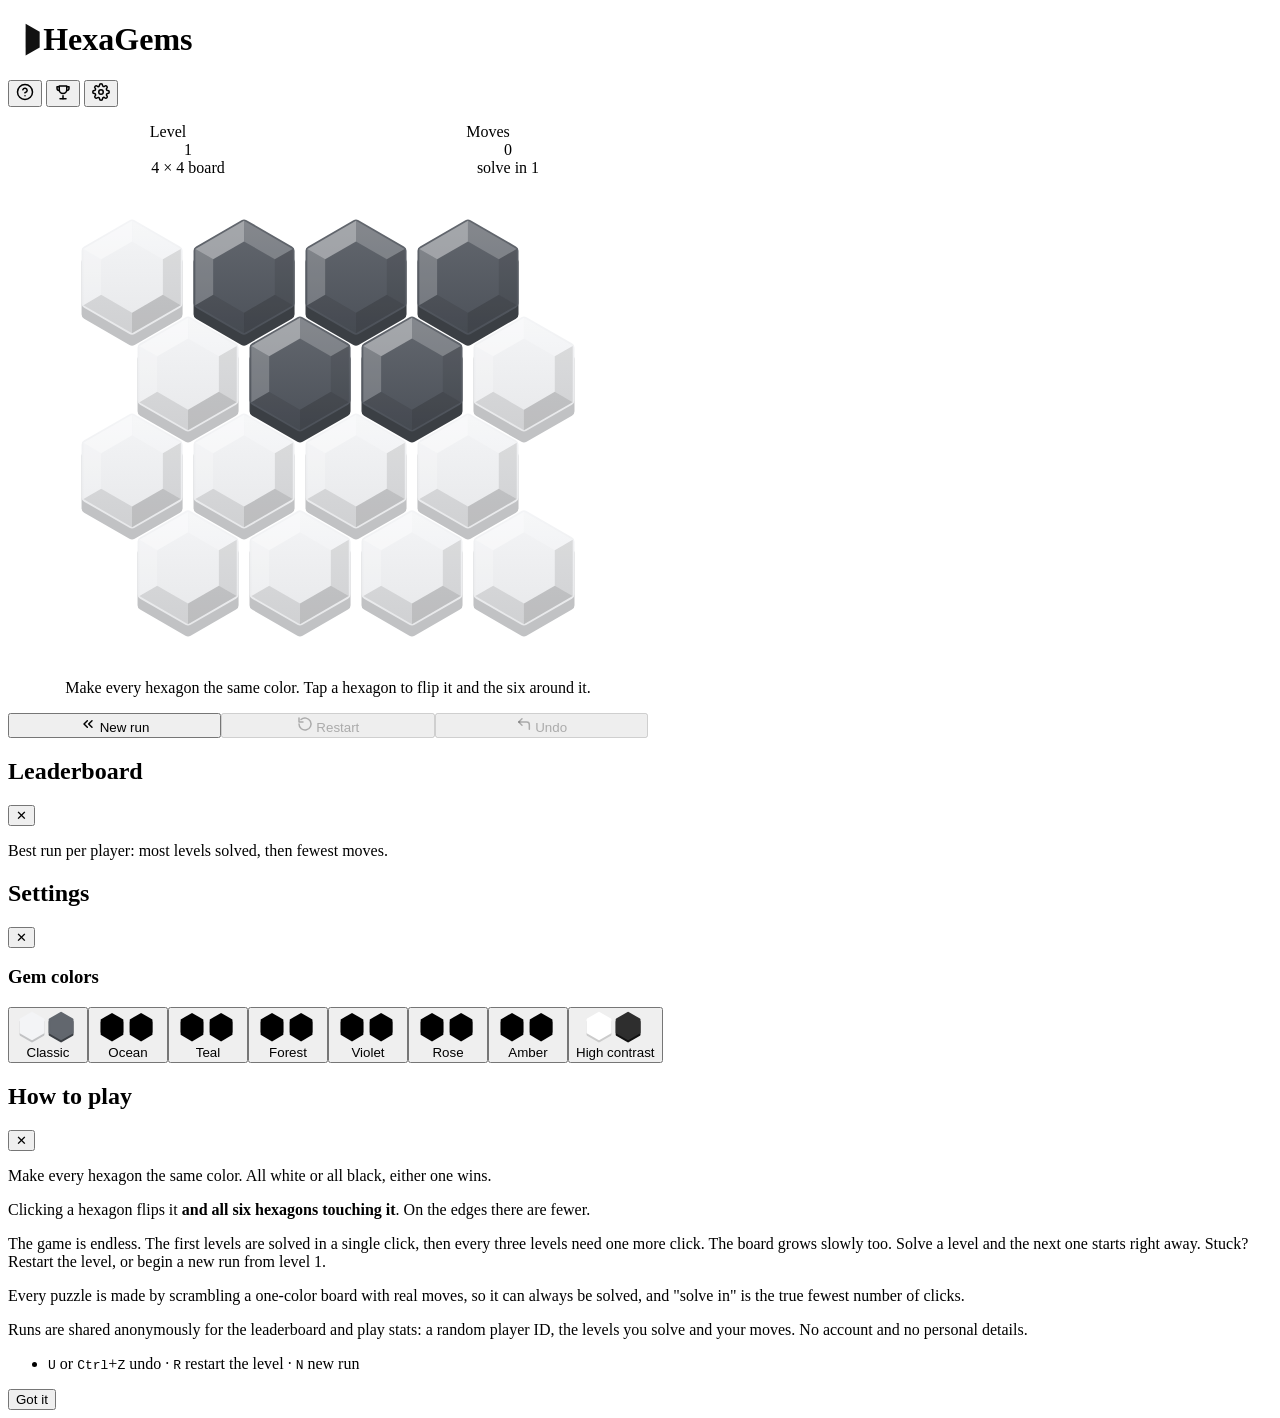
==== commit e7c1550e: "Add an anonymous global leaderboard and play stats (Supabase) - Each browser gets a random player id" ====
--- a/index.html
+++ b/index.html
@@ -36,6 +36,9 @@
         <div class="kt-cluster">
             <button type="button" class="kt-btn kt-btn--ghost kt-btn--icon kt-btn--lg" id="help-button" aria-label="How to play" aria-haspopup="dialog">
                 <svg width="18" height="18" viewBox="0 0 24 24" fill="none" stroke="currentColor" stroke-width="2" stroke-linecap="round" stroke-linejoin="round" aria-hidden="true"><circle cx="12" cy="12" r="10"/><path d="M9.1 9a3 3 0 0 1 5.8 1c0 2-3 3-3 3"/><line x1="12" y1="17" x2="12.01" y2="17"/></svg>
+            </button>
+            <button type="button" class="kt-btn kt-btn--ghost kt-btn--icon kt-btn--lg" id="leaderboard-button" aria-label="Leaderboard" aria-haspopup="dialog">
+                <svg width="18" height="18" viewBox="0 0 24 24" fill="none" stroke="currentColor" stroke-width="2" stroke-linecap="round" stroke-linejoin="round" aria-hidden="true"><path d="M8 21h8"/><path d="M12 17v4"/><path d="M7 4h10v5a5 5 0 0 1-10 0z"/><path d="M17 5h3v2a3 3 0 0 1-3 3"/><path d="M7 5H4v2a3 3 0 0 0 3 3"/></svg>
             </button>
             <button type="button" class="kt-btn kt-btn--ghost kt-btn--icon kt-btn--lg" id="settings-button" aria-label="Settings" aria-haspopup="dialog">
                 <svg width="18" height="18" viewBox="0 0 24 24" fill="none" stroke="currentColor" stroke-width="2" stroke-linecap="round" stroke-linejoin="round" aria-hidden="true"><circle cx="12" cy="12" r="3"/><path d="M19.4 15a1.65 1.65 0 0 0 .33 1.82l.06.06a2 2 0 1 1-2.83 2.83l-.06-.06a1.65 1.65 0 0 0-1.82-.33 1.65 1.65 0 0 0-1 1.51V21a2 2 0 1 1-4 0v-.09A1.65 1.65 0 0 0 9 19.4a1.65 1.65 0 0 0-1.82.33l-.06.06a2 2 0 1 1-2.83-2.83l.06-.06a1.65 1.65 0 0 0 .33-1.82 1.65 1.65 0 0 0-1.51-1H3a2 2 0 1 1 0-4h.09A1.65 1.65 0 0 0 4.6 9a1.65 1.65 0 0 0-.33-1.82l-.06-.06a2 2 0 1 1 2.83-2.83l.06.06a1.65 1.65 0 0 0 1.82.33H9a1.65 1.65 0 0 0 1-1.51V3a2 2 0 1 1 4 0v.09a1.65 1.65 0 0 0 1 1.51 1.65 1.65 0 0 0 1.82-.33l.06-.06a2 2 0 1 1 2.83 2.83l-.06.06a1.65 1.65 0 0 0-.33 1.82V9a1.65 1.65 0 0 0 1.51 1H21a2 2 0 1 1 0 4h-.09a1.65 1.65 0 0 0-1.51 1z"/></svg>
@@ -93,6 +96,21 @@
     <div class="game-sr-only" id="announcer" aria-live="polite" aria-atomic="true"></div>
 </div>
 
+<!-- Leaderboard -->
+<div class="kt-modal" id="leaderboard-modal" role="dialog" aria-modal="true" aria-labelledby="leaderboard-title" aria-hidden="true">
+    <div class="kt-modal__dialog">
+        <div class="kt-modal__header">
+            <h2 class="kt-modal__title" id="leaderboard-title">Leaderboard</h2>
+            <button type="button" class="kt-btn kt-btn--ghost kt-btn--icon kt-modal__close" data-close-modal aria-label="Close">✕</button>
+        </div>
+        <div class="kt-modal__body kt-stack">
+            <p class="kt-text-secondary">Best run per player: most levels solved, then fewest moves.</p>
+            <div id="leaderboard-body" aria-live="polite"></div>
+            <p class="kt-text-secondary" id="leaderboard-note"></p>
+        </div>
+    </div>
+</div>
+
 <!-- Settings -->
 <div class="kt-modal kt-modal--sm" id="settings-modal" role="dialog" aria-modal="true" aria-labelledby="settings-title" aria-hidden="true">
     <div class="kt-modal__dialog">
@@ -119,6 +137,7 @@
             <p>Clicking a hexagon flips it <strong>and all six hexagons touching it</strong>. On the edges there are fewer.</p>
             <p>The game is endless. The first levels are solved in a single click, then every three levels need one more click. The board grows slowly too. Solve a level and the next one starts right away. Stuck? Restart the level, or begin a new run from level 1.</p>
             <p>Every puzzle is made by scrambling a one-color board with real moves, so it can always be solved, and "solve in" is the true fewest number of clicks.</p>
+            <p>Runs are shared anonymously for the leaderboard and play stats: a random player ID, the levels you solve and your moves. No account and no personal details.</p>
             <ul class="kt-list kt-text-secondary">
                 <li><kbd>U</kbd> or <kbd>Ctrl</kbd>+<kbd>Z</kbd> undo · <kbd>R</kbd> restart the level · <kbd>N</kbd> new run</li>
             </ul>
--- a/styles.css
+++ b/styles.css
@@ -93,6 +93,12 @@
 
 /* Keyboard keys in How to play: body size like all other text */
 #help-modal kbd { font-size: var(--kt-fs-base); }
+
+/* Leaderboard: your own row stands out */
+.kt-table tr.game-you td {
+    background: var(--kt-accent-soft);
+    font-weight: var(--kt-weight-bold);
+}
 
 /* Level / Moves tiles: centered */
 .game-stats .kt-stat { align-items: center; text-align: center; }
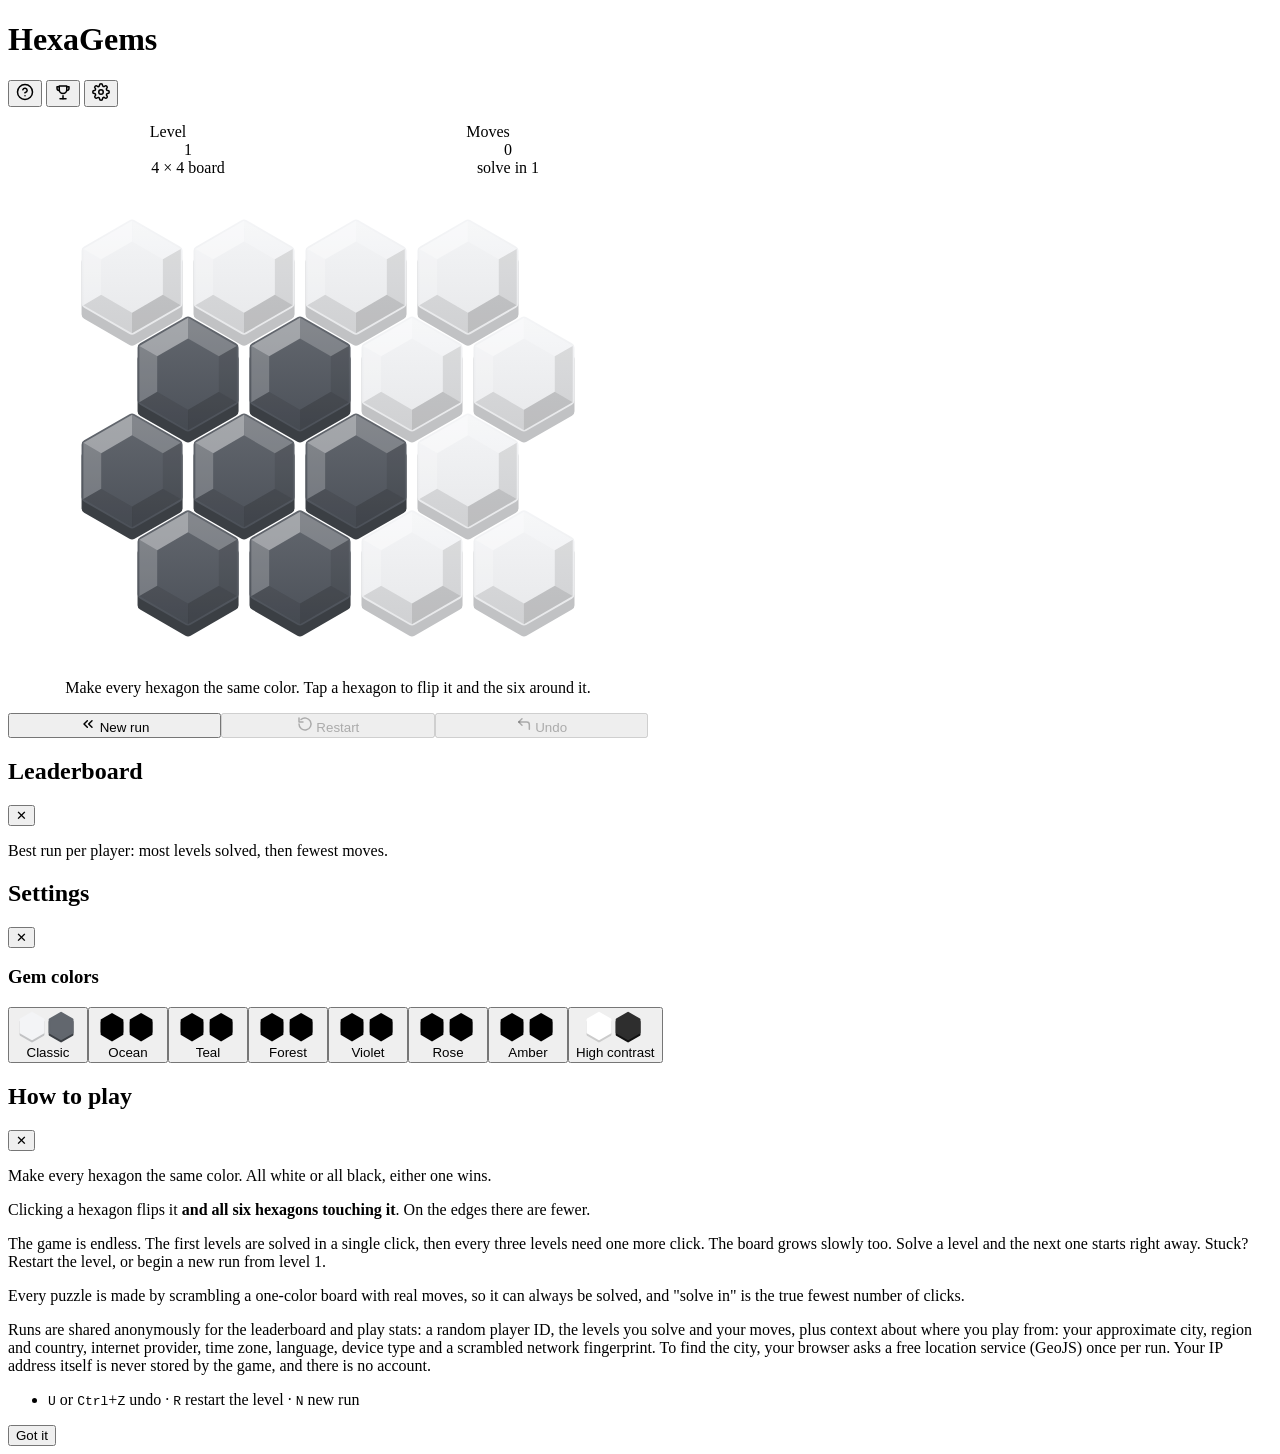
==== commit 63e21bb6: "Visitor context for stats; header without logo, tighter icons Stats (owner only): - Each run now rec" ====
--- a/index.html
+++ b/index.html
@@ -26,14 +26,10 @@
     <header class="kt-split game-header">
         <div class="kt-page-header kt-page-header--left kt-m-0">
             <h1 class="kt-page-title game-title">
-                <svg class="game-logo" viewBox="0 0 20 20" aria-hidden="true" focusable="false">
-                    <polygon class="game-logo__light" points="10,1 18,5.5 18,14.5 10,19 2,14.5 2,5.5"/>
-                    <polygon class="game-logo__dark" points="10,1 18,5.5 18,14.5 10,19"/>
-                </svg>
                 HexaGems
             </h1>
         </div>
-        <div class="kt-cluster">
+        <div class="kt-cluster game-header__actions">
             <button type="button" class="kt-btn kt-btn--ghost kt-btn--icon kt-btn--lg" id="help-button" aria-label="How to play" aria-haspopup="dialog">
                 <svg width="18" height="18" viewBox="0 0 24 24" fill="none" stroke="currentColor" stroke-width="2" stroke-linecap="round" stroke-linejoin="round" aria-hidden="true"><circle cx="12" cy="12" r="10"/><path d="M9.1 9a3 3 0 0 1 5.8 1c0 2-3 3-3 3"/><line x1="12" y1="17" x2="12.01" y2="17"/></svg>
             </button>
@@ -137,7 +133,7 @@
             <p>Clicking a hexagon flips it <strong>and all six hexagons touching it</strong>. On the edges there are fewer.</p>
             <p>The game is endless. The first levels are solved in a single click, then every three levels need one more click. The board grows slowly too. Solve a level and the next one starts right away. Stuck? Restart the level, or begin a new run from level 1.</p>
             <p>Every puzzle is made by scrambling a one-color board with real moves, so it can always be solved, and "solve in" is the true fewest number of clicks.</p>
-            <p>Runs are shared anonymously for the leaderboard and play stats: a random player ID, the levels you solve and your moves. No account and no personal details.</p>
+            <p>Runs are shared anonymously for the leaderboard and play stats: a random player ID, the levels you solve and your moves, plus context about where you play from: your approximate city, region and country, internet provider, time zone, language, device type and a scrambled network fingerprint. To find the city, your browser asks a free location service (GeoJS) once per run. Your IP address itself is never stored by the game, and there is no account.</p>
             <ul class="kt-list kt-text-secondary">
                 <li><kbd>U</kbd> or <kbd>Ctrl</kbd>+<kbd>Z</kbd> undo · <kbd>R</kbd> restart the level · <kbd>N</kbd> new run</li>
             </ul>
--- a/styles.css
+++ b/styles.css
@@ -64,6 +64,7 @@
     flex-wrap: nowrap;
 }
 .game-header > .kt-cluster { flex-wrap: nowrap; flex: none; }
+.game-header__actions { --kt-gap: 0; }   /* the ghost buttons' own padding already spaces the icons */
 
 /* Icons inside buttons keep their size when the button is narrow */
 .kt-btn svg { flex: none; }
@@ -75,13 +76,6 @@
     letter-spacing: var(--kt-tracking-caps);
 }
 
-.game-logo {
-    width: 1.1em;
-    height: 1.1em;
-    flex: none;
-}
-.game-logo__dark  { fill: var(--game-black); stroke: var(--kt-text); stroke-width: 1.5; stroke-linejoin: round; }
-.game-logo__light { fill: var(--game-white); stroke: var(--kt-text); stroke-width: 1.5; stroke-linejoin: round; }
 
 /* ---------- Game information ---------- */
 .game-stats {
@@ -282,3 +276,6 @@
     .game-board.is-celebrating .game-top { animation: none; }
     .game-top { transition: none; }
 }
+
+/* ---------- Stats page (stats.html) ---------- */
+.stats-container { max-width: 960px; }
